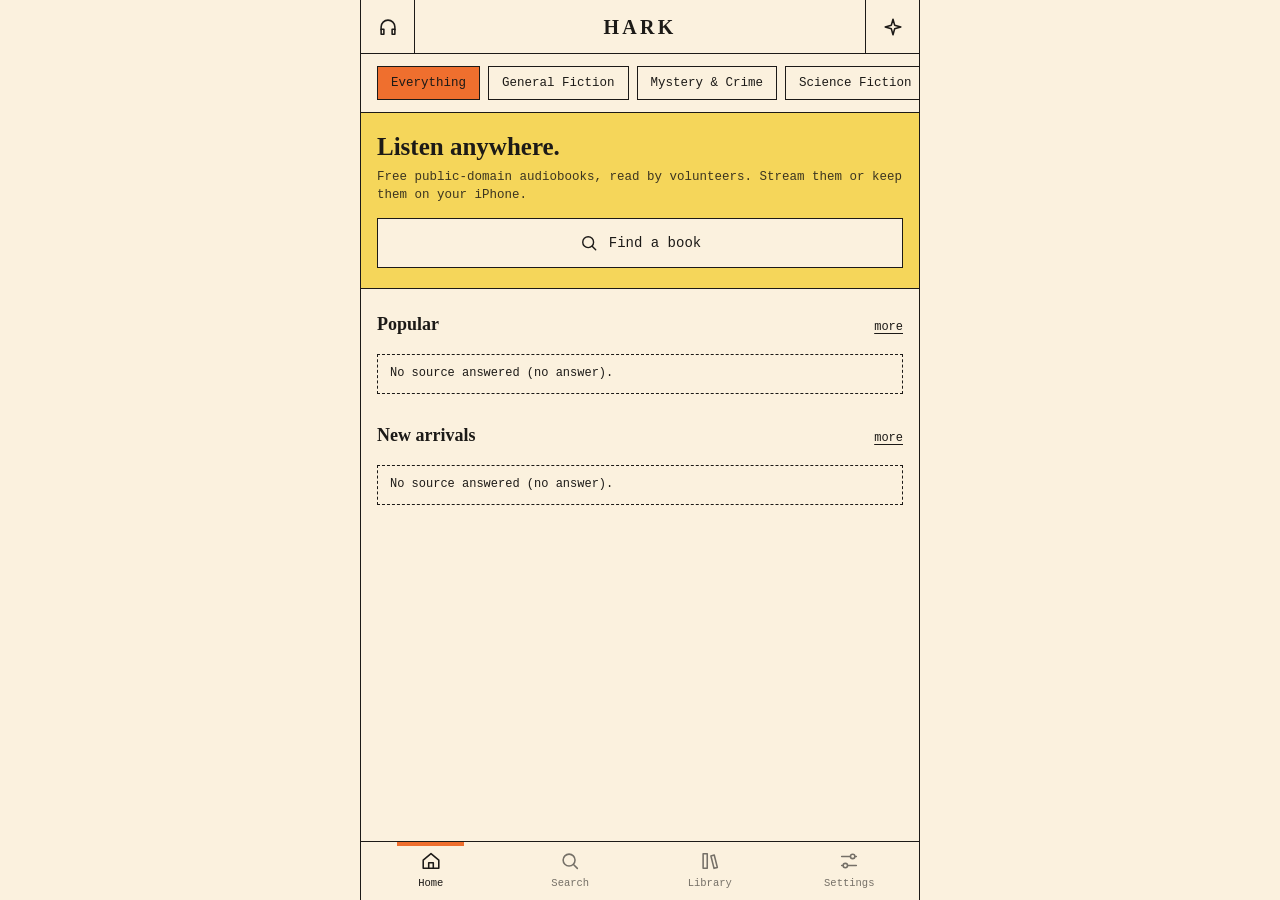
==== www/index.html @ 714d7f49 "Hark: home-screen audiobook player for public-domain recordings Co-Authored-By: Claude Fable 5.2 <no" ====
<!doctype html>
<html lang="en">
<head>
<meta charset="utf-8">
<meta name="viewport" content="width=device-width, initial-scale=1, viewport-fit=cover">
<meta http-equiv="Content-Security-Policy" content="default-src 'self'; script-src 'self' https://librivox.org; style-src 'self'; img-src 'self' data: blob: https://archive.org https://*.archive.org; media-src 'self' data: blob: https://archive.org https://*.archive.org; connect-src 'self' https://archive.org https://*.archive.org; worker-src 'self'; manifest-src 'self'; base-uri 'none'; form-action 'none'">
<meta name="referrer" content="no-referrer">
<title>Hark</title>
<meta name="description" content="A light player for free public-domain audiobooks.">
<meta name="theme-color" content="#FBF1DE">
<meta name="apple-mobile-web-app-capable" content="yes">
<meta name="mobile-web-app-capable" content="yes">
<meta name="apple-mobile-web-app-title" content="Hark">
<meta name="apple-mobile-web-app-status-bar-style" content="default">
<meta name="format-detection" content="telephone=no">
<link rel="manifest" href="manifest.webmanifest">
<link rel="apple-touch-icon" href="icons/icon-180.png">
<link rel="icon" href="icons/icon-192.png" type="image/png">
<link rel="stylesheet" href="css/app.css">
<script src="js/boot.js"></script>
</head>
<body>
<div id="app">
  <div id="screens"></div>
  <div id="mini" hidden></div>
  <nav id="tabs" aria-label="Main"></nav>
</div>
<div id="player" aria-hidden="true"></div>
<div id="scrim" hidden></div>
<div id="sheet" role="dialog" aria-modal="true" hidden></div>
<div id="toast" role="status" hidden></div>
<input type="file" id="pick" accept="image/*" hidden>
<noscript>Hark needs JavaScript to run.</noscript>
<script type="module" src="js/app.js"></script>
</body>
</html>
---- www/css/app.css ----
/* Hark — bordered, flat, paper-like. System fonts only (nothing to download). */
:root {
  --bg: #FBF1DE; --ink: #1C1A17; --accent: #EF6F2E; --on-accent: #1C1A17;
  --hi: #F5D65A; --on-hi: #1C1A17; --muted: #777066; --soft: #E3D9C6; --card: #FDF8EE;
  --bw: 1.5px;
  --mono: ui-monospace, "SF Mono", SFMono-Regular, Menlo, Consolas, "Liberation Mono", monospace;
  --serif: ui-serif, "New York", "Iowan Old Style", "Palatino Linotype", Georgia, serif;
  --st: env(safe-area-inset-top, 0px);
  --sb: env(safe-area-inset-bottom, 0px);
  --bar-h: 54px; --tabs-h: 58px;
}

* { box-sizing: border-box; }
html { height: 100%; background: var(--bg); }
body {
  margin: 0; height: 100%; overflow: hidden;
  background: var(--bg); color: var(--ink);
  font: 400 14px/1.45 var(--mono);
  -webkit-font-smoothing: antialiased; -webkit-text-size-adjust: 100%;
  -webkit-tap-highlight-color: transparent; -webkit-touch-callout: none;
  -webkit-user-select: none; user-select: none;
  touch-action: manipulation; overscroll-behavior: none;
}
button {
  font: inherit; color: inherit; background: none; border: 0; padding: 0; margin: 0;
  border-radius: 0; cursor: pointer; touch-action: manipulation; -webkit-appearance: none; appearance: none;
}
[hidden] { display: none !important; }
.ic { display: inline-grid; place-items: center; line-height: 0; flex: none; }
.ell { white-space: nowrap; overflow: hidden; text-overflow: ellipsis; }

/* ---------- frame ---------- */
#app { position: fixed; inset: 0; display: flex; flex-direction: column; max-width: 560px; margin: 0 auto; background: var(--bg); }
#screens { flex: 1; position: relative; min-height: 0; }
.view { position: absolute; inset: 0; display: flex; flex-direction: column; background: var(--bg); }
.view.page { z-index: 5; animation: slide .2s ease-out; }
.scroll { flex: 1; min-height: 0; overflow-y: auto; overflow-x: hidden; -webkit-overflow-scrolling: touch; overscroll-behavior: contain; }
.scroll > :last-child { margin-bottom: 28px; }

.bar { flex: none; display: flex; align-items: stretch; height: calc(var(--bar-h) + var(--st)); padding-top: var(--st); border-bottom: var(--bw) solid var(--ink); }
.bar-title { flex: 1; min-width: 0; display: flex; align-items: center; justify-content: center; padding: 0 12px; font: 700 20px/1 var(--serif); letter-spacing: .16em; }
.bar-title.plain { letter-spacing: 0; font-weight: 600; font-size: 18px; }
.bar-btn { width: var(--bar-h); flex: none; display: grid; place-items: center; }
.bar-btn.l { border-right: var(--bw) solid var(--ink); }
.bar-btn.r { border-left: var(--bw) solid var(--ink); }
button.bar-btn:active { background: var(--soft); }

/* ---------- tabs + mini player ---------- */
#tabs { flex: none; display: flex; border-top: var(--bw) solid var(--ink); padding-bottom: var(--sb); background: var(--bg); }
#tabs button { flex: 1; height: var(--tabs-h); display: flex; flex-direction: column; align-items: center; justify-content: center; gap: 4px; font-size: 10.5px; color: var(--muted); position: relative; }
#tabs button.on { color: var(--ink); }
#tabs button.on::before { content: ""; position: absolute; top: 0; left: 26%; right: 26%; height: 4px; background: var(--accent); }

#mini { flex: none; position: relative; display: flex; align-items: stretch; height: 58px; background: var(--accent); color: var(--on-accent); border-top: var(--bw) solid var(--ink); }
#mini .mi { flex: 1; min-width: 0; padding: 0 14px; text-align: left; display: flex; flex-direction: column; justify-content: center; }
#mini .mt { font-size: 13px; }
#mini .ms { font-size: 11px; opacity: .8; margin-top: 1px; }
#mini .mb { width: 60px; flex: none; display: grid; place-items: center; border-left: var(--bw) solid var(--ink); }
#mini .mb:active, #mini .mi:active { background: rgba(0, 0, 0, .08); }
#mini .mp { position: absolute; left: 0; top: 0; width: 100%; height: 3px; background: var(--ink); transform-origin: left center; transform: scaleX(0); }

/* ---------- common pieces ---------- */
.chips { display: flex; gap: 8px; padding: 12px 16px; overflow-x: auto; scrollbar-width: none; -webkit-overflow-scrolling: touch; }
.chips::-webkit-scrollbar, .shelf::-webkit-scrollbar { display: none; }
.chip { flex: none; height: 34px; padding: 0 13px; border: var(--bw) solid var(--ink); font-size: 12.5px; white-space: nowrap; background: var(--bg); }
.chip.on { background: var(--accent); color: var(--on-accent); }

.hi { background: var(--hi); color: var(--on-hi); padding: 20px 16px; border-block: var(--bw) solid var(--ink); }
.hi.top { border-top: 0; padding-top: calc(18px + var(--st)); }
.hi h2 { font: 600 25px/1.15 var(--serif); margin: 0 0 6px; }
.hi p { margin: 0 0 14px; font-size: 12.5px; opacity: .85; }
.hi .kicker { font-size: 11px; letter-spacing: .08em; text-transform: uppercase; opacity: .75; margin-bottom: 8px; }

.btn { display: flex; align-items: center; justify-content: center; gap: 10px; width: 100%; height: 50px; border: var(--bw) solid var(--ink); font-size: 14px; background: var(--bg); color: var(--ink); }
.btn.fill { background: var(--accent); color: var(--on-accent); }
.btn:active { transform: translate(1px, 1px); }
.btn[disabled] { opacity: .5; }
.link { font-size: 12px; text-decoration: underline; text-underline-offset: 3px; padding: 10px 0; color: var(--muted); }

.pg { height: 4px; background: rgba(127, 127, 127, .28); margin: 12px 0 14px; }
.pg i { display: block; height: 100%; background: currentColor; }

.sec { display: flex; align-items: baseline; justify-content: space-between; padding: 22px 16px 10px; }
.sec h3 { margin: 0; font: 600 18px/1.2 var(--serif); }
.sec button { font-size: 12px; text-decoration: underline; text-underline-offset: 3px; padding: 8px 0 8px 14px; }

.cover { position: relative; border: var(--bw) solid var(--ink); padding: 4px; background: var(--card); aspect-ratio: 1; }
.cover img { display: block; width: 100%; height: 100%; object-fit: cover; }
.cover .ph { width: 100%; height: 100%; display: grid; place-items: center; background: var(--hi); color: var(--on-hi); font: 700 26px var(--serif); }

.shelf { display: flex; align-items: flex-start; gap: 12px; padding: 0 16px 6px; overflow-x: auto; scroll-snap-type: x proximity; scroll-padding-left: 16px; scrollbar-width: none; -webkit-overflow-scrolling: touch; }
.card { flex: none; width: 132px; scroll-snap-align: start; text-align: left; }
.card:active .cover { transform: translate(1px, 1px); }
.card .t { margin-top: 8px; font-size: 12.5px; line-height: 1.3; display: -webkit-box; -webkit-line-clamp: 2; -webkit-box-orient: vertical; overflow: hidden; }
.card .a { font-size: 11px; color: var(--muted); margin-top: 2px; }
.sk { background: var(--soft); }
.card.sk { height: 190px; }

.row { display: flex; gap: 14px; padding: 14px 16px; border-bottom: 1px solid var(--soft); align-items: center; width: 100%; text-align: left; cursor: pointer; }
.row:active { background: var(--soft); }
.row .cover { width: 68px; flex: none; }
.row .tx { flex: 1; min-width: 0; }
.row .t { font: 600 16px/1.25 var(--serif); display: -webkit-box; -webkit-line-clamp: 2; -webkit-box-orient: vertical; overflow: hidden; }
.row .a { font-size: 12px; color: var(--muted); margin-top: 3px; }
.row .m { font-size: 11px; color: var(--muted); margin-top: 5px; }
.row .rplay { width: 44px; height: 44px; flex: none; display: grid; place-items: center; border: var(--bw) solid var(--ink); background: var(--accent); color: var(--on-accent); }
.row.sk { height: 97px; margin: 0; background: none; }
.row.sk::before { content: ""; width: 68px; height: 68px; background: var(--soft); flex: none; }
.row.sk::after { content: ""; flex: 1; height: 40px; background: var(--soft); }

.empty { padding: 44px 28px; text-align: center; color: var(--muted); font-size: 13px; }
.empty h4 { font: 600 18px var(--serif); color: var(--ink); margin: 0 0 8px; }
.empty .btn { margin-top: 18px; }
.note { margin: 12px 16px 0; padding: 10px 12px; border: 1px dashed var(--ink); font-size: 12px; }
.more { padding: 16px; }

/* ---------- search ---------- */
.field { display: flex; align-items: center; gap: 10px; height: 50px; padding: 0 6px 0 12px; border: var(--bw) solid var(--ink); background: var(--bg); color: var(--ink); }
.field input { flex: 1; min-width: 0; height: 100%; border: 0; outline: 0; background: transparent; color: inherit; font: 400 16px var(--mono); border-radius: 0; -webkit-appearance: none; appearance: none; -webkit-user-select: text; user-select: text; }
.field input::-webkit-search-cancel-button { display: none; }
.field input::placeholder { color: var(--muted); }
.field button { width: 40px; height: 40px; display: grid; place-items: center; }
.grow { display: flex; align-items: center; justify-content: space-between; width: calc(100% - 32px); margin: 0 16px; height: 56px; border-bottom: 1px solid var(--ink); font-size: 14px; text-align: left; }
.grow:active { background: var(--soft); }

/* ---------- book page ---------- */
.bk-head { display: flex; gap: 18px; padding: 22px 16px 18px; }
.bk-head .cover { width: 118px; flex: none; align-self: flex-start; box-shadow: 4px 4px 0 var(--ink); }
.bk-title { font: 600 21px/1.2 var(--serif); margin: 0 0 8px; -webkit-user-select: text; user-select: text; }
.bk-by { font-size: 12.5px; color: var(--muted); margin-top: 3px; }
.bk-by b { color: var(--ink); font-weight: 400; }
.pad { padding: 0 16px; }
.acts { display: grid; grid-template-columns: repeat(3, 1fr); border: var(--bw) solid var(--ink); margin: 12px 16px 0; }
.acts button { height: 66px; display: flex; flex-direction: column; align-items: center; justify-content: center; gap: 5px; font-size: 11px; }
.acts button + button { border-left: var(--bw) solid var(--ink); }
.acts button:active { background: var(--soft); }
.acts button.on { background: var(--hi); color: var(--on-hi); }
.meta { margin: 18px 16px 0; padding: 14px 0; border-block: 1px solid var(--ink); display: grid; grid-template-columns: 96px 1fr; gap: 8px 0; font-size: 12.5px; }
.meta dt { color: var(--muted); }
.meta dd { margin: 0; }
.desc { padding: 16px 16px 0; font: 400 15.5px/1.55 var(--serif); white-space: pre-line; -webkit-user-select: text; user-select: text; }
.desc.clamp { display: -webkit-box; -webkit-line-clamp: 6; -webkit-box-orient: vertical; overflow: hidden; }
.ch { display: flex; align-items: center; gap: 12px; width: 100%; min-height: 50px; padding: 10px 16px; border-bottom: 1px solid var(--soft); text-align: left; font-size: 13px; }
.ch:active { background: var(--soft); }
.ch .n { width: 26px; color: var(--muted); font-size: 11px; flex: none; }
.ch .ct { flex: 1; min-width: 0; }
.ch .d { color: var(--muted); font-size: 11px; flex: none; display: flex; align-items: center; gap: 6px; }
.ch.on { background: var(--hi); color: var(--on-hi); }
.ch.on .n, .ch.on .d { color: inherit; }

/* ---------- full player ---------- */
#player { position: fixed; inset: 0; z-index: 40; display: flex; flex-direction: column; max-width: 560px; margin: 0 auto; background: var(--bg); transform: translateY(102%); visibility: hidden; transition: transform .28s cubic-bezier(.2, .8, .2, 1), visibility 0s .28s; }
#player.open { transform: none; visibility: visible; transition: transform .28s cubic-bezier(.2, .8, .2, 1), visibility 0s; }
#player.drag { transition: none; }
.pl-top { flex: 1; min-height: 0; display: flex; flex-direction: column; }
.pl-body { flex: 1; min-height: 0; display: flex; flex-direction: column; align-items: center; justify-content: center; padding: 12px 28px; gap: 6px; text-align: center; }
.pl-body .cover { width: min(64vw, 300px, 36vh); box-shadow: 6px 6px 0 var(--ink); margin-bottom: 20px; }
.pl-title { font: 600 21px/1.2 var(--serif); max-width: 100%; display: -webkit-box; -webkit-line-clamp: 2; -webkit-box-orient: vertical; overflow: hidden; }
.pl-ch { font-size: 13px; max-width: 100%; }
.pl-by { font-size: 12px; color: var(--muted); max-width: 100%; }
.pl-ctl { flex: none; background: var(--accent); color: var(--on-accent); border-top: var(--bw) solid var(--ink); padding: 14px 18px calc(16px + var(--sb)); }
.pl-times { display: flex; justify-content: space-between; font-size: 11.5px; margin-top: 2px; font-variant-numeric: tabular-nums; }
.pl-main { display: flex; align-items: center; justify-content: space-between; margin: 8px 0 14px; }
.pl-main button { width: 54px; height: 54px; display: grid; place-items: center; position: relative; }
.pl-main button:active { opacity: .6; }
.pl-main .pp { width: 70px; height: 70px; border: var(--bw) solid var(--ink); border-radius: 50%; background: var(--bg); color: var(--ink); }
.pl-main .pp.busy { opacity: .6; }
.skipn { position: absolute; top: 50%; left: 50%; transform: translate(-50%, -40%); font-size: 9.5px; font-weight: 700; }
.pl-sub { display: grid; grid-template-columns: repeat(3, 1fr); border: var(--bw) solid currentColor; }
.pl-sub button { height: 46px; font-size: 12px; display: flex; align-items: center; justify-content: center; gap: 7px; }
.pl-sub button + button { border-left: var(--bw) solid currentColor; }
.pl-sub button:active { background: rgba(0, 0, 0, .08); }

input[type=range] { -webkit-appearance: none; appearance: none; display: block; width: 100%; height: 30px; margin: 0; background: transparent; color: inherit; }
input[type=range]::-webkit-slider-runnable-track { height: 4px; background: linear-gradient(currentColor, currentColor) left / var(--p, 0%) 100% no-repeat, rgba(127, 127, 127, .35); }
input[type=range]::-webkit-slider-thumb { -webkit-appearance: none; width: 18px; height: 18px; margin-top: -7px; border-radius: 50%; background: currentColor; border: 0; }
input[type=range]::-moz-range-track { height: 4px; background: rgba(127, 127, 127, .35); }
input[type=range]::-moz-range-progress { height: 4px; background: currentColor; }
input[type=range]::-moz-range-thumb { width: 18px; height: 18px; border-radius: 50%; background: currentColor; border: 0; }

/* ---------- sheets + toast ---------- */
#scrim { position: fixed; inset: 0; z-index: 50; background: rgba(0, 0, 0, .45); }
#sheet { position: fixed; left: 0; right: 0; bottom: 0; z-index: 51; max-width: 560px; margin: 0 auto; max-height: 78vh; display: flex; flex-direction: column; background: var(--bg); color: var(--ink); border-top: var(--bw) solid var(--ink); padding-bottom: var(--sb); animation: up .2s ease-out; }
.sh-head { flex: none; display: flex; align-items: center; justify-content: space-between; height: 54px; padding-left: 16px; border-bottom: var(--bw) solid var(--ink); font: 600 17px var(--serif); }
.sh-body { overflow-y: auto; -webkit-overflow-scrolling: touch; }
.opt { display: flex; align-items: center; justify-content: space-between; gap: 12px; width: 100%; min-height: 52px; padding: 8px 16px; border-bottom: 1px solid var(--soft); font-size: 14px; text-align: left; }
.opt:active { background: var(--soft); }
.opt.on { background: var(--hi); color: var(--on-hi); }
.opts4 { display: grid; grid-template-columns: repeat(4, 1fr); gap: 8px; padding: 16px; }
.opts4 .chip { height: 46px; padding: 0; font-size: 13px; }
.sh-pad { padding: 16px; display: grid; gap: 12px; font-size: 13px; }
.pair { display: grid; grid-template-columns: 1fr 1fr; gap: 12px; }

#toast { position: fixed; left: 50%; bottom: calc(var(--tabs-h) + var(--sb) + 74px); z-index: 60; transform: translateX(-50%); max-width: min(86vw, 480px); padding: 10px 14px; background: var(--ink); color: var(--bg); font-size: 12.5px; text-align: center; pointer-events: none; }

/* ---------- settings ---------- */
.set-h { padding: 24px 16px 8px; font: 600 18px var(--serif); margin: 0; }
.themes { display: grid; grid-template-columns: repeat(4, 1fr); gap: 12px 10px; padding: 6px 16px 14px; }
.sw { display: block; width: 100%; text-align: center; font-size: 10.5px; }
.sw .box { display: grid; grid-template-rows: 3fr 2fr; grid-template-columns: 1fr 1fr; aspect-ratio: 1; border: var(--bw) solid var(--ink); margin-bottom: 5px; overflow: hidden; }
.sw .box b { grid-column: 1 / 3; display: grid; place-items: center; font: 700 18px var(--serif); }
.sw.on .box { outline: 3px solid var(--accent); outline-offset: 2px; }
.sw.big .box b { font-size: 26px; }
.line { display: flex; align-items: center; justify-content: space-between; gap: 12px; min-height: 56px; padding: 9px 16px; border-bottom: 1px solid var(--soft); font-size: 13.5px; }
.line > div:first-child { min-width: 0; }
.line small { display: block; color: var(--muted); font-size: 11px; margin-top: 2px; }
button.line { width: 100%; text-align: left; }
button.line:active { background: var(--soft); }
.seg { display: flex; flex: none; border: var(--bw) solid var(--ink); }
.seg button { height: 36px; min-width: 44px; padding: 0 10px; font-size: 12px; }
.seg button + button { border-left: var(--bw) solid var(--ink); }
.seg button.on { background: var(--accent); color: var(--on-accent); }
.tog { width: 52px; height: 32px; flex: none; border: var(--bw) solid var(--ink); position: relative; }
.tog::after { content: ""; position: absolute; top: 3px; left: 3px; width: 23px; height: 23px; background: var(--ink); transition: transform .15s; }
.tog.on { background: var(--accent); }
.tog.on::after { transform: translateX(20px); }
.dot { width: 9px; height: 9px; border-radius: 50%; display: inline-block; background: var(--muted); margin-right: 8px; }
.dot.ok { background: #3AA66B; }
.dot.bad { background: #D8483B; }
.sq { width: 40px; height: 36px; flex: none; display: grid; place-items: center; border: var(--bw) solid var(--ink); }
.sq:active { background: var(--soft); }
.fine { padding: 12px 16px; font-size: 11.5px; color: var(--muted); line-height: 1.5; }

@keyframes slide { from { transform: translateX(22px); opacity: 0; } }
@keyframes up { from { transform: translateY(40px); opacity: 0; } }
@media (prefers-reduced-motion: reduce) {
  *, #player, #player.open { animation: none !important; transition: none !important; }
}
@media (min-width: 600px) {
  #app, #player { border-inline: var(--bw) solid var(--ink); }
}
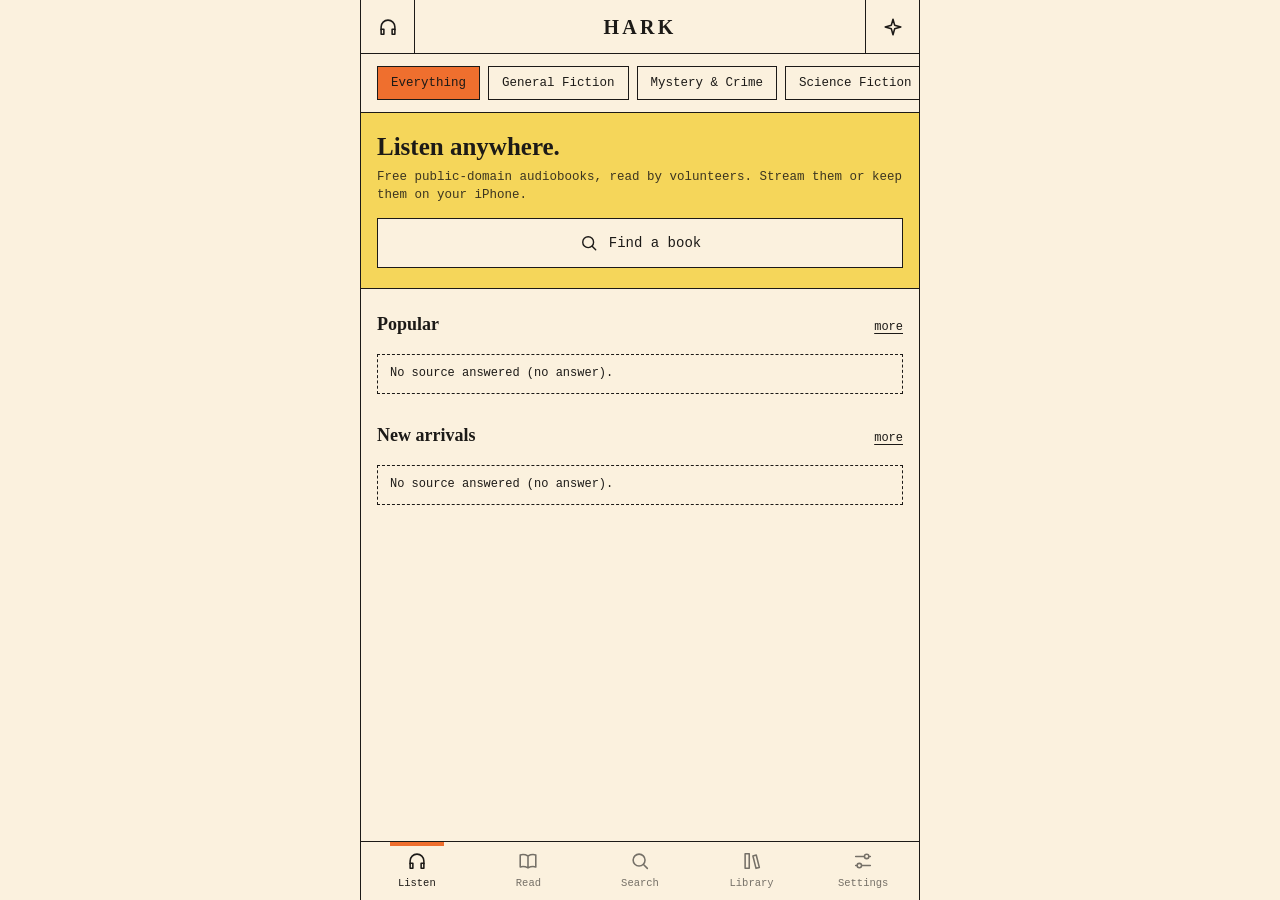
==== commit 373fe83d: "Add ebooks: Read tab, reader, read-along, file import Standard Ebooks and Project Gutenberg (via the" ====
--- a/www/index.html
+++ b/www/index.html
@@ -3,7 +3,7 @@
 <head>
 <meta charset="utf-8">
 <meta name="viewport" content="width=device-width, initial-scale=1, viewport-fit=cover">
-<meta http-equiv="Content-Security-Policy" content="default-src 'self'; script-src 'self' https://librivox.org; style-src 'self'; img-src 'self' data: blob: https://archive.org https://*.archive.org; media-src 'self' data: blob: https://archive.org https://*.archive.org; connect-src 'self' https://archive.org https://*.archive.org; worker-src 'self'; manifest-src 'self'; base-uri 'none'; form-action 'none'">
+<meta http-equiv="Content-Security-Policy" content="default-src 'self'; script-src 'self' https://librivox.org; style-src 'self'; img-src 'self' data: blob: https://archive.org https://*.archive.org https://standardebooks.org; media-src 'self' data: blob: https://archive.org https://*.archive.org; connect-src 'self' https://archive.org https://*.archive.org https://standardebooks.org; worker-src 'self'; manifest-src 'self'; base-uri 'none'; form-action 'none'">
 <meta name="referrer" content="no-referrer">
 <title>Hark</title>
 <meta name="description" content="A light player for free public-domain audiobooks.">
@@ -26,10 +26,12 @@
   <nav id="tabs" aria-label="Main"></nav>
 </div>
 <div id="player" aria-hidden="true"></div>
+<div id="reader" aria-hidden="true"></div>
 <div id="scrim" hidden></div>
 <div id="sheet" role="dialog" aria-modal="true" hidden></div>
 <div id="toast" role="status" hidden></div>
 <input type="file" id="pick" accept="image/*" hidden>
+<input type="file" id="pickBook" accept=".epub,.txt,application/epub+zip,text/plain" hidden>
 <noscript>Hark needs JavaScript to run.</noscript>
 <script type="module" src="js/app.js"></script>
 </body>
--- a/www/css/app.css
+++ b/www/css/app.css
@@ -229,3 +229,49 @@
 @media (min-width: 600px) {
   #app, #player { border-inline: var(--bw) solid var(--ink); }
 }
+
+/* ---------- ebooks ---------- */
+.cover.tall { aspect-ratio: 2 / 3; }
+.segw { margin-top: 12px; }
+.segw .seg, .sh-seg .seg { width: 100%; background: var(--bg); color: var(--ink); }
+.segw .seg button, .sh-seg .seg button { flex: 1; }
+.sh-seg { padding: 12px 16px; border-bottom: 1px solid var(--soft); }
+.clamp2 { display: -webkit-box; -webkit-line-clamp: 2; -webkit-box-orient: vertical; overflow: hidden; }
+.note-in { display: block; width: 100%; padding: 10px; border: var(--bw) solid var(--ink); border-radius: 0; background: var(--card); color: var(--ink); font: 400 16px/1.4 var(--serif); resize: none; -webkit-appearance: none; appearance: none; -webkit-user-select: text; user-select: text; }
+.quote { font: italic 15px/1.45 var(--serif); border-left: 3px solid var(--accent); padding-left: 12px; max-height: 7.5em; overflow: auto; }
+
+/* ---------- reader ---------- */
+#reader { position: fixed; inset: 0; z-index: 45; display: flex; flex-direction: column; max-width: 560px; margin: 0 auto; background: var(--bg); color: var(--ink); visibility: hidden; opacity: 0; transition: opacity .15s, visibility 0s .15s; }
+#reader.open { visibility: visible; opacity: 1; transition: opacity .15s, visibility 0s; }
+#reader.bare .rd-top, #reader.bare .rd-audio { display: none; }
+#reader.bare .rd-stage { margin-top: var(--st); }
+.bar-title.rd-title { display: block; align-self: center; font: 400 13px/1.3 var(--mono); letter-spacing: 0; }
+.rd-stage { flex: 1; min-height: 0; position: relative; overflow: hidden; }
+.rd-stage.scrolling { overflow-y: auto; -webkit-overflow-scrolling: touch; overscroll-behavior: contain; }
+.rd-flow { column-fill: auto; overflow-wrap: break-word; -webkit-user-select: text; user-select: text; -webkit-touch-callout: default; }
+.rd-flow.hyph { -webkit-hyphens: auto; hyphens: auto; }
+.rd-flow p { margin: 0 0 .85em; }
+.rd-flow h2, .rd-flow h3, .rd-flow h4 { font-weight: 600; line-height: 1.25; margin: .2em 0 .9em; break-after: avoid; text-align: left; }
+.rd-flow h2 { font-size: 1.4em; }
+.rd-flow h3 { font-size: 1.15em; }
+.rd-flow h4 { font-size: 1em; }
+.rd-flow blockquote { margin: 0 0 .85em; padding-left: 1em; border-left: 2px solid var(--soft); }
+.rd-flow hr { border: 0; border-top: 1px solid var(--muted); width: 30%; margin: 1.4em auto; }
+.rd-flow img { display: block; max-width: 100%; max-height: 60vh; height: auto; margin: 0 auto; break-inside: avoid; }
+.rd-flow pre { white-space: pre-wrap; font-family: var(--mono); font-size: .85em; margin: 0 0 .85em; }
+.rd-flow table { width: 100%; border-collapse: collapse; font-size: .85em; margin-bottom: 1em; }
+.rd-flow td, .rd-flow th { border-bottom: 1px solid var(--soft); padding: 4px 6px; vertical-align: top; text-align: left; }
+.rd-flow ul, .rd-flow ol { padding-left: 1.3em; margin: 0 0 .85em; }
+.rd-flow mark { color: inherit; background: rgba(250, 204, 21, .45); }
+.rd-flow mark.noted { border-bottom: 2px dotted currentColor; }
+.rd-flow mark.found { background: rgba(239, 111, 46, .45); }
+.rd-end { padding: 8px 16px 28px; display: grid; gap: 10px; }
+.rd-audio { flex: none; display: flex; align-items: center; gap: 8px; padding: 8px 12px; border-top: var(--bw) solid var(--ink); background: var(--accent); color: var(--on-accent); font-size: 12px; }
+.rd-audio .sq, .rd-audio .chip { border-color: currentColor; background: transparent; color: inherit; height: 36px; }
+.rd-sel { flex: none; display: grid; grid-template-columns: 1fr 1fr; gap: 10px; padding: 8px 12px; border-top: var(--bw) solid var(--ink); }
+.rd-sel .btn { height: 42px; }
+.rd-foot { flex: none; padding-bottom: var(--sb); border-top: 1px solid var(--soft); }
+.rd-pg { height: 3px; background: var(--soft); }
+.rd-pg i { display: block; height: 100%; background: var(--ink); transform-origin: left center; transform: scaleX(0); }
+.rd-info { display: flex; justify-content: space-between; gap: 12px; padding: 7px 14px 8px; font-size: 11px; color: var(--muted); white-space: nowrap; }
+@media (min-width: 600px) { #reader { border-inline: var(--bw) solid var(--ink); } }
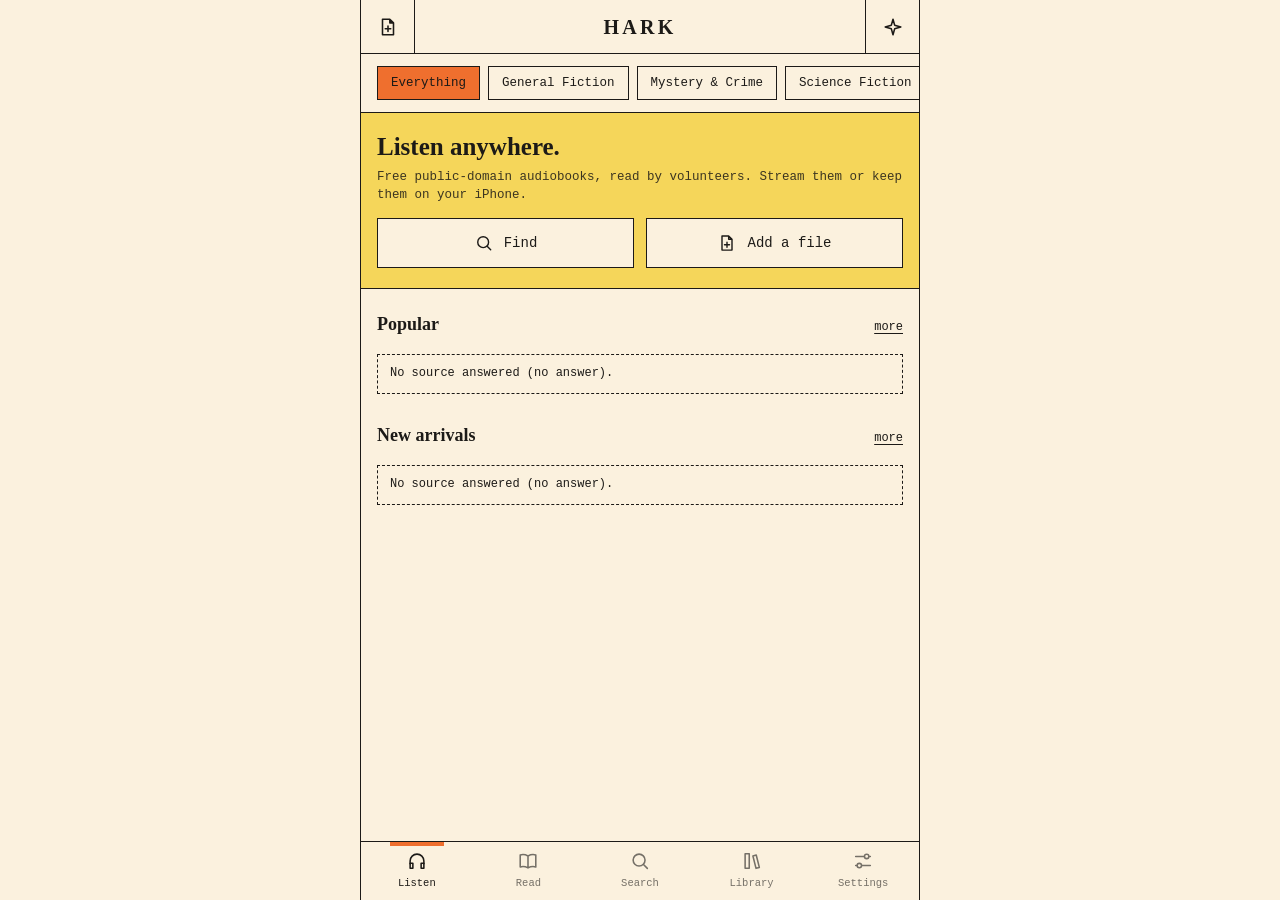
==== commit 56bd7332: "Add importing your own audiobook files (m4b, m4a, mp3) Co-Authored-By: Claude Fable 5.2 <noreply@ant" ====
--- a/www/index.html
+++ b/www/index.html
@@ -32,6 +32,7 @@
 <div id="toast" role="status" hidden></div>
 <input type="file" id="pick" accept="image/*" hidden>
 <input type="file" id="pickBook" accept=".epub,.txt,application/epub+zip,text/plain" hidden>
+<input type="file" id="pickAudio" accept=".m4b,.m4a,.mp3,audio/mp4,audio/mpeg,audio/x-m4b" multiple hidden>
 <noscript>Hark needs JavaScript to run.</noscript>
 <script type="module" src="js/app.js"></script>
 </body>
